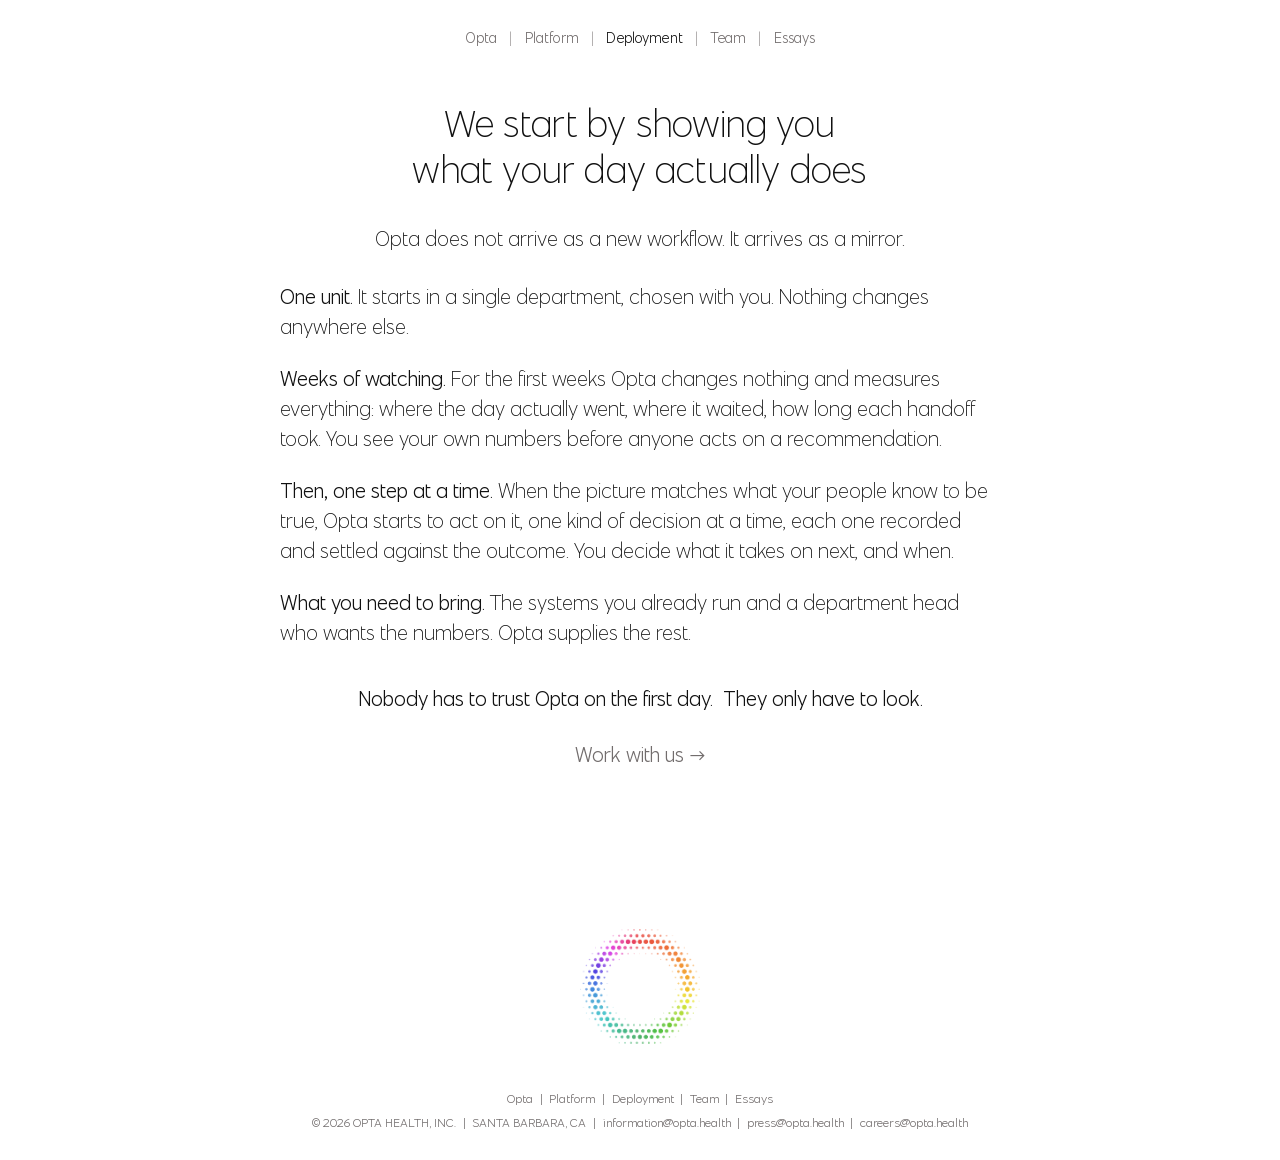
==== deployment/index.html @ fa51ed9e "Second tier: Platform, Deployment, Team and Essays pages; shared stylesheet; doorway links on the ho" ====
<!DOCTYPE html>
<html lang="en">
<head>
<meta charset="UTF-8">
<meta name="viewport" content="width=device-width, initial-scale=1">
<title>Deployment — Opta</title>
<meta name="description" content="How an Opta deployment goes: one unit, weeks of watching, then one step at a time.">
<meta property="og:type" content="website">
<meta property="og:title" content="Deployment — Opta">
<meta property="og:description" content="How an Opta deployment goes: one unit, weeks of watching, then one step at a time.">
<meta property="og:url" content="https://opta.health/deployment/">
<meta property="og:image" content="https://opta.health/assets/share-card.png">
<meta property="og:image:width" content="1200">
<meta property="og:image:height" content="630">
<link rel="icon" type="image/svg+xml" href="/assets/favicon.svg?v=3">
<link rel="icon" type="image/png" sizes="32x32" href="/assets/favicon-32.png?v=3">
<link rel="icon" type="image/png" sizes="16x16" href="/assets/favicon-16.png?v=3">
<link rel="apple-touch-icon" href="/assets/apple-touch-icon.png">
<link rel="preload" href="/assets/fonts/EssentialSans-Thin.woff2" as="font" type="font/woff2" crossorigin>
<link rel="stylesheet" href="/assets/site.css">
</head>
<body class="page">
<nav class="site"><a href="/">Opta</a> <span class="sep">|</span> <a href="/platform/">Platform</a> <span class="sep">|</span> <a href="/deployment/" class="here">Deployment</a> <span class="sep">|</span> <a href="/team/">Team</a> <span class="sep">|</span> <a href="/essays/">Essays</a></nav>
<section>
  <h2>We start by showing you<br>what your day actually does</h2>
  <p class="lead">Opta does not arrive as a new workflow. It arrives as a mirror.</p>
  <div class="items">
    <p><b>One unit.</b> It starts in a single department, chosen with you. Nothing changes anywhere else.</p>
    <p><b>Weeks of watching.</b> For the first weeks Opta changes nothing and measures everything: where the day actually went, where it waited, how long each handoff took. You see your own numbers before anyone acts on a recommendation.</p>
    <p><b>Then, one step at a time.</b> When the picture matches what your people know to be true, Opta starts to act on it, one kind of decision at a time, each one recorded and settled against the outcome. You decide what it takes on next, and when.</p>
    <p><b>What you need to bring.</b> The systems you already run and a department head who wants the numbers. Opta supplies the rest.</p>
  </div>
  <p class="close">Nobody has to trust Opta on the first day.&nbsp; They only have to look.</p>
  <a class="more" href="/#work">Work with us →</a>
</section>

<section class="s5">
  <div class="content">
    <img class="mark small" src="/assets/opta-mark-ring.png" alt="" width="1085" height="1039">
  </div>
  <footer>
    <span class="essay"><a href="/">Opta</a> <span class="sep">|</span> <a href="/platform/">Platform</a> <span class="sep">|</span> <a href="/deployment/" class="here">Deployment</a> <span class="sep">|</span> <a href="/team/">Team</a> <span class="sep">|</span> <a href="/essays/">Essays</a></span>
    <span class="caps">© 2026 Opta Health, Inc.</span> <span class="sep">|</span> <span class="caps">Santa Barbara, CA</span> <span class="sep">|</span> <a href="mailto:information@opta.health">information@opta.health</a> <span class="sep">|</span> <a href="mailto:press@opta.health">press@opta.health</a> <span class="sep">|</span> <a href="mailto:careers@opta.health">careers@opta.health</a>
  </footer>
</section>
</body>
</html>
---- assets/site.css ----
/* Essential Sans (Jen Wagner Co) — Thin for all copy, Regular where weight is needed. Licensed webfonts, self-hosted. */
  @font-face { font-family: 'Essential Sans'; font-weight: 200; font-style: normal; font-display: swap; src: url('fonts/EssentialSans-Thin.woff2') format('woff2'); }
  @font-face { font-family: 'Essential Sans'; font-weight: 400; font-style: normal; font-display: swap; src: url('fonts/EssentialSans-Regular.woff2') format('woff2'); }

  :root {
    --ink: #111111;        /* headlines and body */
    --grey: #726d6d;       /* wordmark, company line, footer */
    --page: #FFFFFF;

    /* Sizes are specified at 1920px wide and scale with the viewport. */
    --size-h: clamp(30px, 2.9vw, 72px);          /* 56px @ 1920 — section headlines */
    --size-body: clamp(19px, 1.5625vw, 44px);    /* 30px @ 1920 */
    --size-tag: clamp(17px, 1.3vw, 36px);        /* 25px @ 1920 — tagline under the wordmark */
    --size-desc: clamp(22px, 2.08vw, 56px);      /* 40px @ 1920 — hero descriptor */
    --size-co: clamp(15px, 1.2vw, 30px);         /* company line */
    --lockup-w: clamp(170px, 14.6vw, 420px);     /* 280px @ 1920 (mark + wordmark) */
    --lockup-w-small: clamp(120px, 9.4vw, 260px);/* 180px @ 1920 on the closing screen */
    --measure: 36em;                             /* body line length */
  }

  * { box-sizing: border-box; margin: 0; padding: 0; }
  html { -webkit-text-size-adjust: 100%; }

  body {
    font-family: 'Essential Sans', 'Helvetica Neue', Arial, sans-serif;
    font-weight: 200;
    color: var(--ink);
    background: var(--page);
    -webkit-font-smoothing: antialiased;
    -moz-osx-font-smoothing: grayscale;
  }

  section {
    display: flex;
    flex-direction: column;
    align-items: center;
    justify-content: center;
    text-align: center;
    padding: 9vh 8vw;
  }
  .s1 { min-height: 100vh; min-height: 100svh; padding-top: 7vh; padding-bottom: 7vh; }
  .s5 { padding-bottom: 0; }

  img { display: block; max-width: 100%; height: auto; }

  .lockup { width: var(--lockup-w); display: flex; flex-direction: column; align-items: center; }
  .lockup .mark { width: 80%; }
  .lockup .wordmark { width: 100%; margin-top: 22%; }
  .lockup.small { width: var(--lockup-w-small); }

  .tagline {
    font-size: var(--size-tag);
    font-weight: 200;
    line-height: 1.3;
    color: var(--ink);
    margin-top: 0.9em;
  }

  h1, h2 {
    font-size: var(--size-h);
    font-weight: 200;
    line-height: 1.25;
    letter-spacing: 0.005em;
  }

  .desc {
    font-size: var(--size-desc);
    font-weight: 200;
    line-height: 1.3;
    max-width: 22em;
    margin-top: 2.2em;
  }

  .body {
    font-size: var(--size-body);
    font-weight: 200;
    line-height: 1.5;
    max-width: var(--measure);
    text-align: left;
  }
  .body + .body { margin-top: 1.2em; }
  h2 + .body { margin-top: 1.5em; }

  .company {
    font-size: var(--size-co);
    font-weight: 400;
    line-height: 1.45;
    color: var(--grey);
    margin-top: 5em;
  }
  .company .sub { display: block; font-weight: 200; }

  /* Closing screen: lockup anchored above the footer */
  .s5 .content {
    display: flex;
    flex-direction: column;
    align-items: center;
    justify-content: center;
    width: 100%;
  }
  .s5 .lockup { margin-top: 3em; }

  footer {
    width: 100%;
    text-align: center;
    color: var(--grey);
    font-size: clamp(12px, 0.78vw, 20px);
    font-weight: 400;
    line-height: 1.7;
    padding: 5vh 0 3vh;
  }
  footer a { color: inherit; text-decoration: none; }
  footer a:hover, footer a:focus-visible { text-decoration: underline; text-underline-offset: 0.2em; }
  footer .essay { display: block; margin-bottom: 0.3em; }
  footer .caps { text-transform: uppercase; }
  footer .caps, footer a { white-space: nowrap; }
  footer .sep { padding: 0 0.3em; }

  a:focus-visible { outline: 2px solid var(--grey); outline-offset: 3px; }


  @media (max-width: 767px) {
    :root {
      --size-h: 30px;
      --size-body: 19px;
      --size-tag: 17px;
      --size-desc: 24px;
      --size-co: 16px;
      --lockup-w: 190px;
      --lockup-w-small: 140px;
    }
    section { padding: 8vh 24px; }
    .body { font-weight: 400; }   /* thin weight goes faint on phones in daylight */
    .desc { margin-top: 2em; }
    .company { margin-top: 3.5em; }
    footer .sep { padding: 0 0.15em; }
    footer .caps, footer a { white-space: normal; }
  }

  @media (prefers-reduced-motion: no-preference) {
    html { scroll-behavior: smooth; }
  }

  /* ---- second-tier pages ---- */
  nav.site { width: 100%; text-align: center; padding: 3.2vh 8vw 0; font-size: clamp(14px, 0.95vw, 22px); font-weight: 400; color: var(--grey); letter-spacing: 0.01em; }
  nav.site a { color: inherit; text-decoration: none; padding: 0 0.2em; }
  nav.site a:hover, nav.site a:focus-visible { color: var(--ink); }
  nav.site .sep { padding: 0 0.45em; opacity: 0.6; }
  nav.site a.here { color: var(--ink); }
  .page section { min-height: 0; padding: 9vh 8vw; }
  .page section:first-of-type { padding-top: 6vh; }
  .page .lead { font-size: var(--size-body); font-weight: 200; line-height: 1.5; max-width: var(--measure); text-align: left; margin-top: 1.5em; }
  .page .items { font-size: var(--size-body); max-width: var(--measure); text-align: left; margin-top: 1.4em; }
  .page .items p { font-size: var(--size-body); font-weight: 200; line-height: 1.5; }
  .page .items p + p { margin-top: 1.1em; }
  .page .items b { font-weight: 400; }
  .page .close { font-size: var(--size-body); font-weight: 400; line-height: 1.5; max-width: var(--measure); text-align: center; margin-top: 1.8em; }
  .page .s5 { padding-bottom: 0; }
  .page .mark.small { width: var(--lockup-w-small); }
  .more { display: inline-block; margin-top: 1.4em; font-size: var(--size-body); font-weight: 400; color: var(--grey); text-decoration: none; }
  .more:hover, .more:focus-visible { color: var(--ink); }
  .team { font-size: var(--size-body); display: flex; flex-wrap: wrap; justify-content: center; gap: 4vw; max-width: 60em; margin-top: 2.2em; }
  .person { flex: 1 1 15em; max-width: 19em; text-align: left; }
  .person img { width: 9.5em; height: 9.5em; object-fit: cover; border-radius: 50%; background: #ececec; margin-bottom: 0.9em; }
  .person h3 { font-size: calc(var(--size-body) * 1.05); font-weight: 400; line-height: 1.3; }
  .person .role { font-size: calc(var(--size-body) * 0.85); font-weight: 400; color: var(--grey); margin: 0.15em 0 0.7em; }
  .person p { font-size: calc(var(--size-body) * 0.92); font-weight: 200; line-height: 1.5; }
  .essays { font-size: var(--size-body); max-width: var(--measure); text-align: left; margin-top: 1.6em; }
  .essays a { display: block; color: var(--ink); text-decoration: none; font-size: var(--size-body); font-weight: 400; line-height: 1.4; }
  .essays a:hover, .essays a:focus-visible { text-decoration: underline; text-underline-offset: 0.2em; }
  .essays .date { font-size: calc(var(--size-body) * 0.85); font-weight: 200; color: var(--grey); margin-top: 0.2em; }
  .essays .blurb { font-size: calc(var(--size-body) * 0.95); font-weight: 200; line-height: 1.5; margin-top: 0.4em; }
  @media (max-width: 767px) {
    nav.site { padding: 20px 24px 0; }
    nav.site .sep { padding: 0 0.3em; }
    .page section { padding: 7vh 24px; }
    .page .items p, .page .lead, .page .close, .person p, .essays .blurb { font-weight: 400; }
    .team { gap: 32px; }
    .page h2 br { display: none; }
    .page .items b { display: block; }
  }
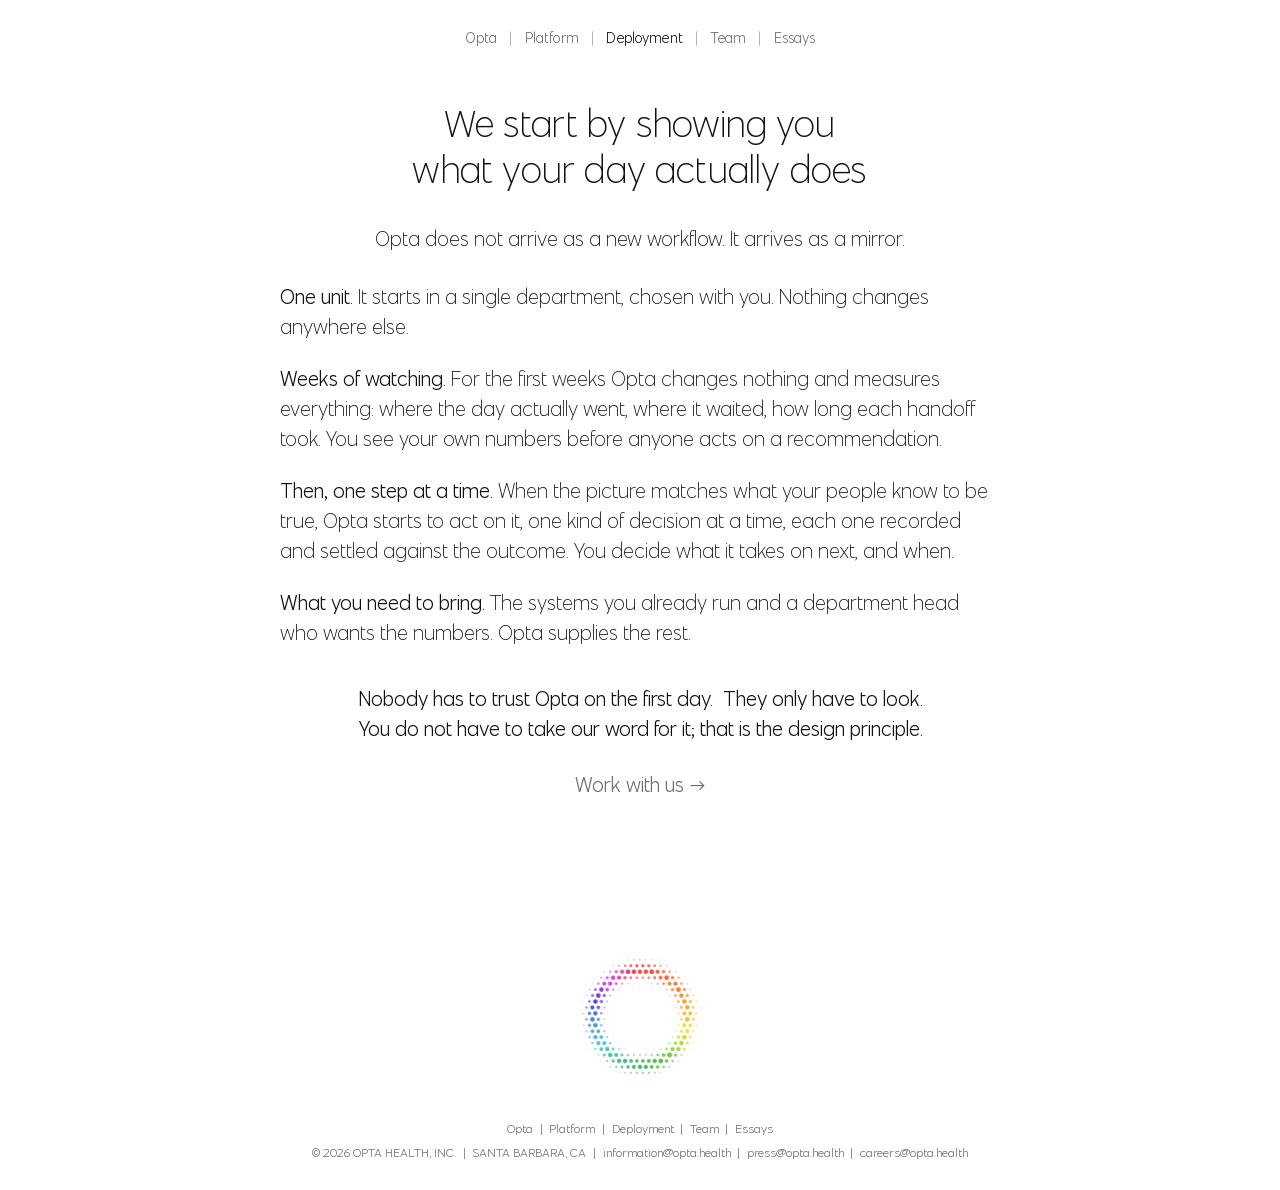
==== commit a26aa0cb: "Copy sharpened for the CFO reader: capacity-loss paragraph in Introducing Opta; on your own records;" ====
--- a/deployment/index.html
+++ b/deployment/index.html
@@ -30,13 +30,13 @@
     <p><b>Then, one step at a time.</b> When the picture matches what your people know to be true, Opta starts to act on it, one kind of decision at a time, each one recorded and settled against the outcome. You decide what it takes on next, and when.</p>
     <p><b>What you need to bring.</b> The systems you already run and a department head who wants the numbers. Opta supplies the rest.</p>
   </div>
-  <p class="close">Nobody has to trust Opta on the first day.&nbsp; They only have to look.</p>
+  <p class="close">Nobody has to trust Opta on the first day.&nbsp; They only have to look.<br>You do not have to take our word for it; that is the design principle.</p>
   <a class="more" href="/#work">Work with us →</a>
 </section>
 
 <section class="s5">
   <div class="content">
-    <img class="mark small" src="/assets/opta-mark-ring.png" alt="" width="1085" height="1039">
+    <a href="/" aria-label="Opta home"><img class="mark small" src="/assets/opta-mark-ring.png" alt="Opta" width="1085" height="1039"></a>
   </div>
   <footer>
     <span class="essay"><a href="/">Opta</a> <span class="sep">|</span> <a href="/platform/">Platform</a> <span class="sep">|</span> <a href="/deployment/" class="here">Deployment</a> <span class="sep">|</span> <a href="/team/">Team</a> <span class="sep">|</span> <a href="/essays/">Essays</a></span>
--- a/assets/site.css
+++ b/assets/site.css
@@ -161,7 +161,7 @@
   .more:hover, .more:focus-visible { color: var(--ink); }
   .team { font-size: var(--size-body); display: flex; flex-wrap: wrap; justify-content: center; gap: 4vw; max-width: 60em; margin-top: 2.2em; }
   .person { flex: 1 1 15em; max-width: 19em; text-align: left; }
-  .person img { width: 9.5em; height: 9.5em; object-fit: cover; border-radius: 50%; background: #ececec; margin-bottom: 0.9em; }
+  .person img { width: 9.5em; height: 9.5em; object-fit: cover; border-radius: 0; background: #ececec; margin-bottom: 0.9em; }
   .person h3 { font-size: calc(var(--size-body) * 1.05); font-weight: 400; line-height: 1.3; }
   .person .role { font-size: calc(var(--size-body) * 0.85); font-weight: 400; color: var(--grey); margin: 0.15em 0 0.7em; }
   .person p { font-size: calc(var(--size-body) * 0.92); font-weight: 200; line-height: 1.5; }
